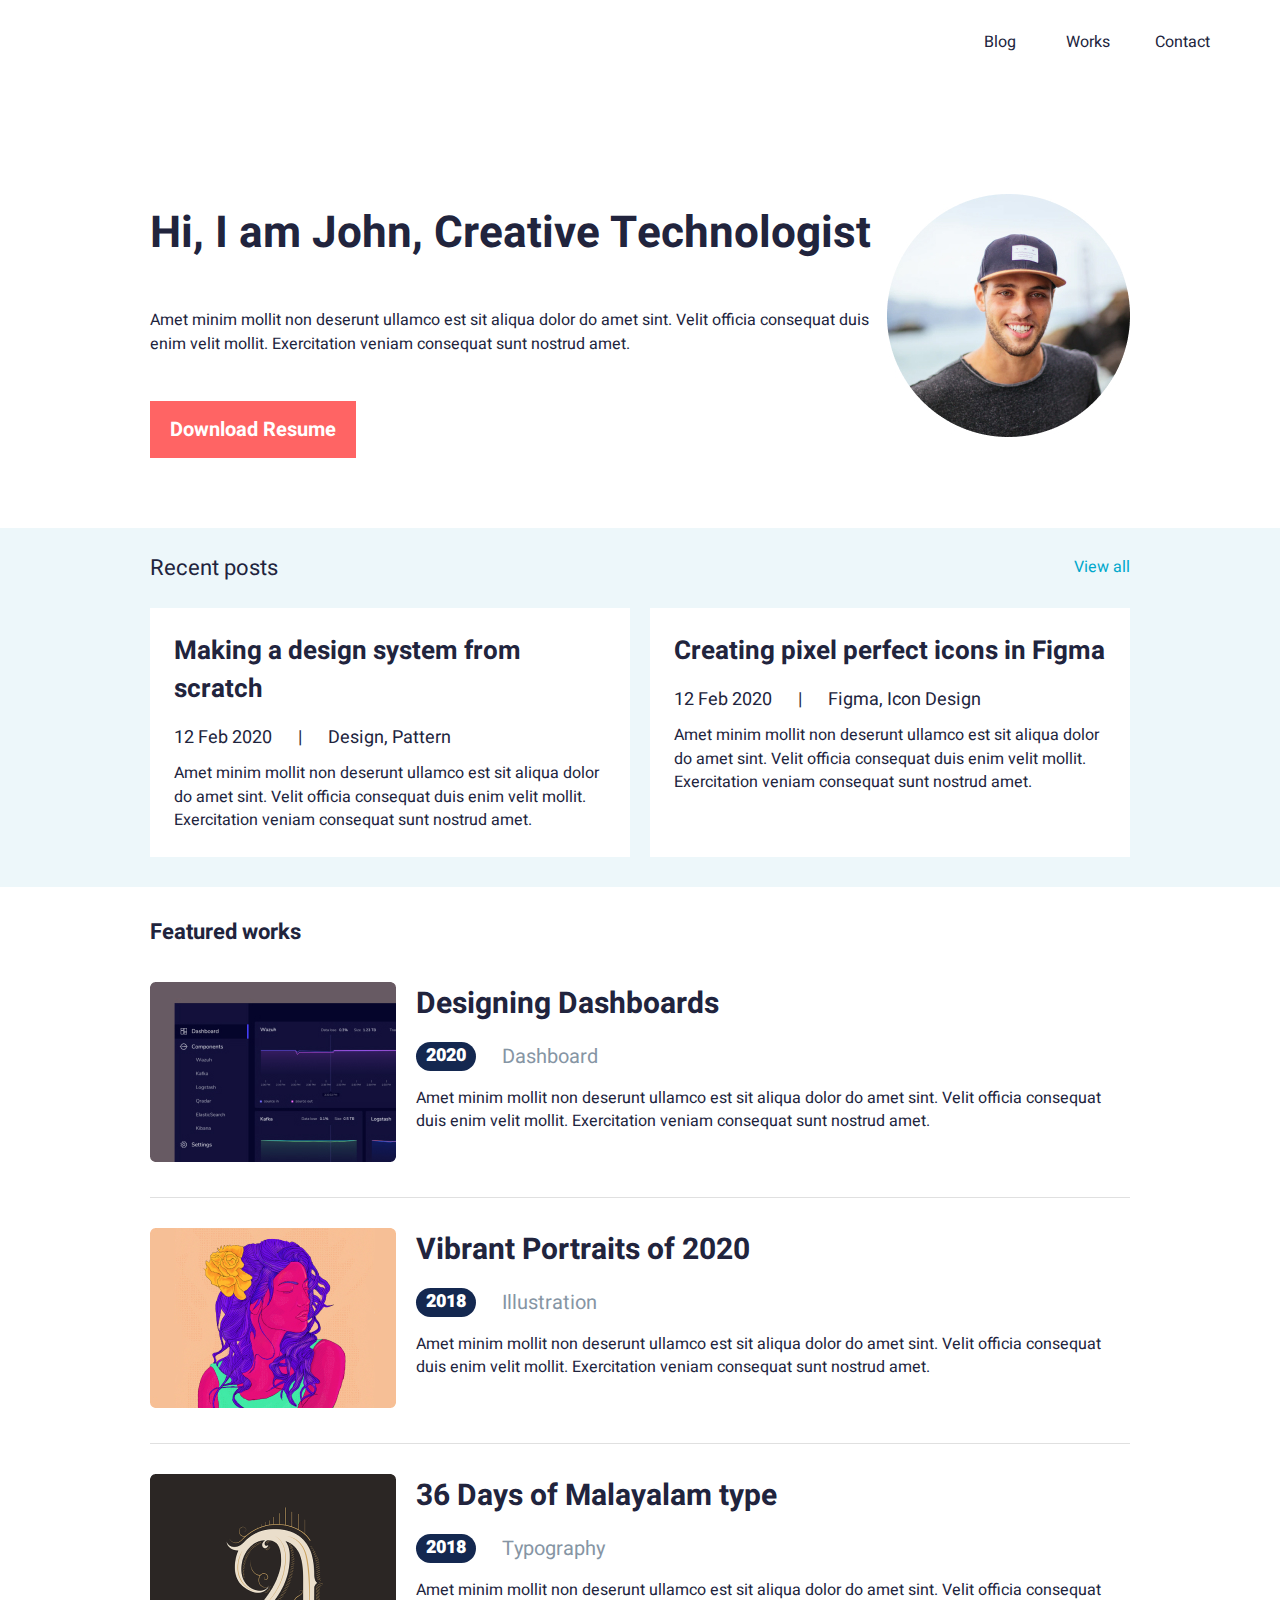
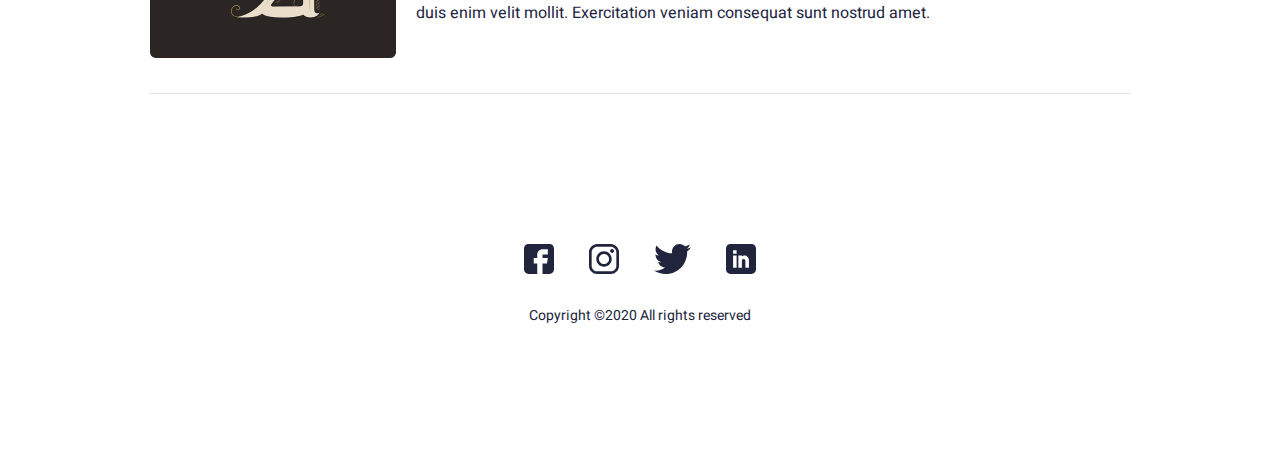
==== index.html @ e1af2957 "add new" ====
<!DOCTYPE html>
<html lang="ru">

<head>
    <meta charset="UTF-8">
    <meta http-equiv="X-UA-Compatible" content="IE=edge">
    <meta name="viewport" content="width=device-width, initial-scale=1.0">
    <link rel="stylesheet" href="./css/style.css">
    <link rel="preconnect" href="https://fonts.googleapis.com">
    <link rel="preconnect" href="https://fonts.gstatic.com" crossorigin>
    <link href="https://fonts.googleapis.com/css2?family=Heebo:wght@400;500;700&display=swap" rel="stylesheet">
    <title>Home</title>
</head>

<body>
    <header>
        <div class="header__container">
            <nav class="menu">
                <ul class="menu__list">
                    <li class="menu__item"><a class="menu__link" href="blog.html">Blog</li></a>
                    <li class="menu__item"><a class="menu__link" href="work.html">Works</li></a>
                    <li class="menu__item"><a class="menu__link" href="index.html">Contact</li></a>
                </ul>
            </nav>
        </div>
    </header>

    <section class="about about-size--m">
        <div class="container">
            <div class="about__content">
                <div class="about__info">
                    <div class="title about__title">
                        Hi, I am John,
                        Creative Technologist
                    </div>
                    <div class="text about__text">
                        Amet minim mollit non deserunt ullamco est sit aliqua dolor do amet sint. Velit officia
                        consequat duis enim velit mollit. Exercitation veniam consequat sunt nostrud amet.
                    </div>
                    <button class="about__input">Download Resume</button>
                </div>
                <div class="about-me__img">
                    <img class="about__img" src="./img/aboutimg.jpg" alt="">
                </div>
            </div>
        </div>
    </section>

    <section class="recent-post recent-post--background">
        <div class="container">
            <div class="recent-post__header">
                <div class="title recent-post__title">Recent posts</div>
                <a href="#" class="recent-post__link">View all</a>
            </div>
            <div class="recent-post__content">
                <div class="recent-post__block">
                    <div class="title recent-post__block-title">Making a design system from scratch</div>
                    <ul class="recent-post__list">
                        <li class="recent-post__item">12 Feb 2020</li>
                        <li class="recent-post__item">|</li>
                        <li class="recent-post__item">Design, Pattern</li>
                    </ul>
                    <div class="text">
                        Amet minim mollit non deserunt ullamco est sit aliqua dolor do amet sint. Velit officia
                        consequat duis enim velit mollit. Exercitation veniam consequat sunt nostrud amet.
                    </div>
                </div>


                <div class="recent-post__block">
                    <div class="title recent-post__block-title">Creating pixel perfect icons in Figma</div>
                    <ul class="recent-post__list">
                        <li class="recent-post__item">12 Feb 2020</li>
                        <li class="recent-post__item">|</li>
                        <li class="recent-post__item">Figma, Icon Design</li>
                    </ul>
                    <div class="text">
                        Amet minim mollit non deserunt ullamco est sit aliqua dolor do amet sint. Velit officia
                        consequat duis enim velit mollit. Exercitation veniam consequat sunt nostrud amet.
                    </div>
                </div>
            </div>
        </div>
    </section>

    <section class="featured-works">
        <div class="container">
            <div class="title featured-works__title">Featured works</div>
            <div class="post">
                <div class="post__item post__line">
                    <img class="post__img" src="./img/Rectangle 30.jpg" alt="">
                    <div class="post__info">
                        <div class="title post__title">Designing Dashboards</div>
                        <div class="post__meta">
                            <div class="post__data">2020</div>
                            <div class="post__category">Dashboard</div>
                        </div>
                        <div class="text">Amet minim mollit non deserunt ullamco est sit aliqua dolor do amet sint.
                            Velit officia consequat duis enim velit mollit. Exercitation veniam consequat sunt nostrud
                            amet.</div>
                    </div>


                </div>
                <div class="post__item post__line">
                    <img class="post__img" src="./img/Rectangle 32.jpg" alt="">
                    <div class="post__info">
                        <div class="title post__title">Vibrant Portraits of 2020</div>
                        <div class="post__meta">
                            <div class="post__data">2018</div>
                            <div class="post__category">Illustration</div>
                        </div>
                        <div class="text">Amet minim mollit non deserunt ullamco est sit aliqua dolor do amet sint.
                            Velit officia consequat duis enim velit mollit. Exercitation veniam consequat sunt nostrud
                            amet. </div>
                    </div>

                </div>


                <div class="post__item post__line">
                    <img class="post__img" src="./img/Rectangle 34.png" alt="">
                    <div class="post__info">
                        <div class="title post__title">36 Days of Malayalam type</div>
                        <div class="post__meta">
                            <div class="post__data">2018</div>
                            <div class="post__category">Typography</div>
                        </div>
                        <div class="text">Amet minim mollit non deserunt ullamco est sit aliqua dolor do amet sint.
                            Velit officia consequat duis enim velit mollit. Exercitation veniam consequat sunt nostrud
                            amet.
                        </div>
                    </div>

                </div>

            </div>
        </div>

    </section>
    <footer class="footer">
        <div class="container">
            <div class="footer__content">
                <ul class="social__list">
                    <li class="social__item"><a href="" class="social__link"><img src="./img/fb.svg" alt=""
                                class="social__img"></a></li>
                    <li class="social__item"><a href="" class="social__link"><img src="./img/insta.svg" alt=""
                                class="social__img"></a></li>
                    <li class="social__item"><a href="" class="social__link"><img src="./img/Group.svg" alt=""
                                class="social__img"></a></li>
                    <li class="social__item"><a href="" class="social__link"><img src="./img/Linkedin.svg" alt=""
                                class="social__img"></a></li>
                </ul>
                <div class="footer__copirate">Copyright ©2020 All rights reserved </div>
            </div>

        </div>
    </footer>








</body>

</html>
---- css/style.css ----
*,
*::after,
*::before {
    box-sizing: border-box;
    margin: 0;
    padding: 0;
}
body {
    font-family: "Heebo", sans-serif;
    color: #e5e5e5;
}
input {
    all: unset;
}
a {
    text-decoration: none;
    color: #21243d;
}
.container {
    max-width: 1452px;
    padding: 0px 150px;
    margin: 0 auto;
}
button {
    border: none;
    margin: 0;
    padding: 0;
    width: auto;
    overflow: visible;

    background: transparent;

    color: inherit;
    font: inherit;
    line-height: normal;

    -webkit-font-smoothing: inherit;
    -moz-osx-font-smoothing: inherit;
    -webkit-appearance: none;
}

.header__container {
    padding-top: 30px;
    padding-right: 90px;
    display: flex;
    justify-content: flex-end;
}
.menu__list {
    display: flex;
    list-style: none;
}
.menu__item + .menu__item {
    margin-left: 20px;
    margin-right: -20px;
}
.menu__item:nth-child(2) {
    margin-left: 50px;
}
.menu__item:last-child {
    margin-left: 65px;
}
.about-size--m {
    margin-top: 140px;
    margin-bottom: 70px;
}
.about__content {
    display: flex;
    justify-content: space-between;
}
.title {
    font-weight: 700;
    font-size: 44px;
    line-height: 60px;
    color: #21243d;
}
.about__title {
    margin-top: 10px;
}
.text {
    font-weight: 400;
    font-size: 16px;
    line-height: 23.5px;
    color: #21243d;
}
.about__text {
    margin: 45px 0;
}
.about__input {
    font-weight: 700;
    font-size: 20px;
    line-height: 29px;
    padding: 14px 20px;
    background: #ff6464;
    color: #fff;
}

.recent-post--background {
    background-color: #edf7fa;
}

.recent-post__header {
    padding: 10px 0;
    display: flex;
    justify-content: space-between;
    align-items: center;
}
.recent-post__content {
    display: flex;
    justify-content: space-between;
    padding-bottom: 30px;
}
.recent-post__title {
    font-weight: 400;
    font-size: 22px;
    align-self: flex-start;
}
.recent-post__link {
    display: block;
    font-size: 16px;
    line-height: 23.5px;
    color: #00a8cc;
}
.recent-post__block {
    background-color: #fff;
    padding: 24px;
    width: 60%;
}
.recent-post__block + .recent-post__block {
    margin-left: 20px;
}
.recent-post__block-title {
    font-size: 26px;
    line-height: 38px;
}
.recent-post__list {
    margin-top: 17px;
    margin-bottom: 11px;
    display: flex;
    list-style: none;
    font-size: 18px;
    line-height: 26px;
    color: #21243d;
}
.recent-post__item + .recent-post__item {
    margin-left: 26px;
}
.featured-works__title {
    font-size: 22px;
    padding-top: 15px;
    padding-bottom: 20px;
}
.post__item {
    display: flex;
}
.post__item + .post__item {
    margin-top: 30px;
}
.post__info {
    margin-left: 20px;
}
.post__title {
    font-size: 30px;
    line-height: 44px;
}
.post__meta {
    display: flex;
    margin: 16px 0;
}
.post__data {
    font-weight: 900;
    font-size: 18px;

    border-radius: 16px;
    color: #fff;
    background: #142850;
    padding: 0 10px;
    vertical-align: center;
}
.post__category {
    margin-left: 26px;
    font-size: 20px;

    color: #8695a4;
}

.post__line {
    border-bottom: 1px solid #e0e0e0;
    padding-bottom: 35px;
}
.footer__content {
    display: flex;
    flex-direction: column;
    align-items: center;
    padding: 150px 0;
}
.social__list {
    display: flex;
    list-style: none;
}
.social__item + .social__item {
    margin-left: 35px;
}
.footer__copirate {
    margin-top: 25px;
    font-size: 14px;
    line-height: 20px;
    color: #21243d;
}
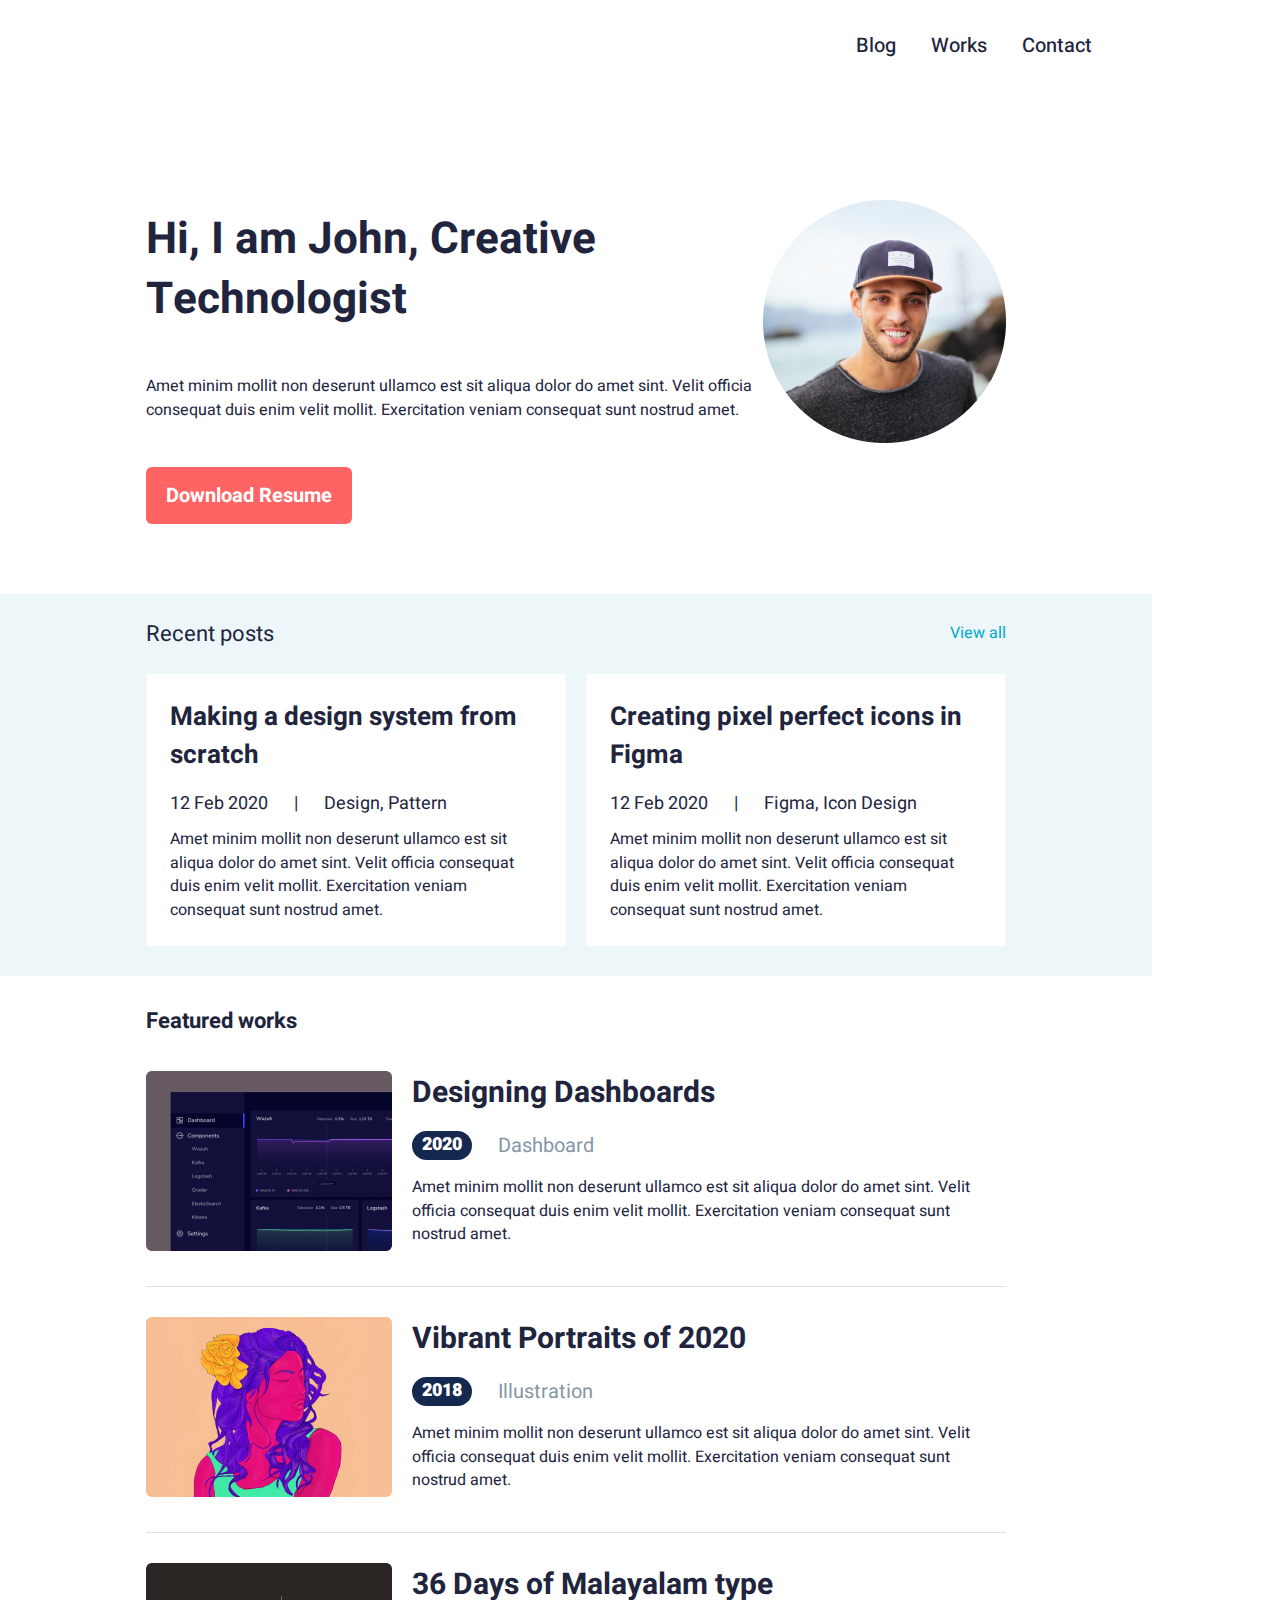
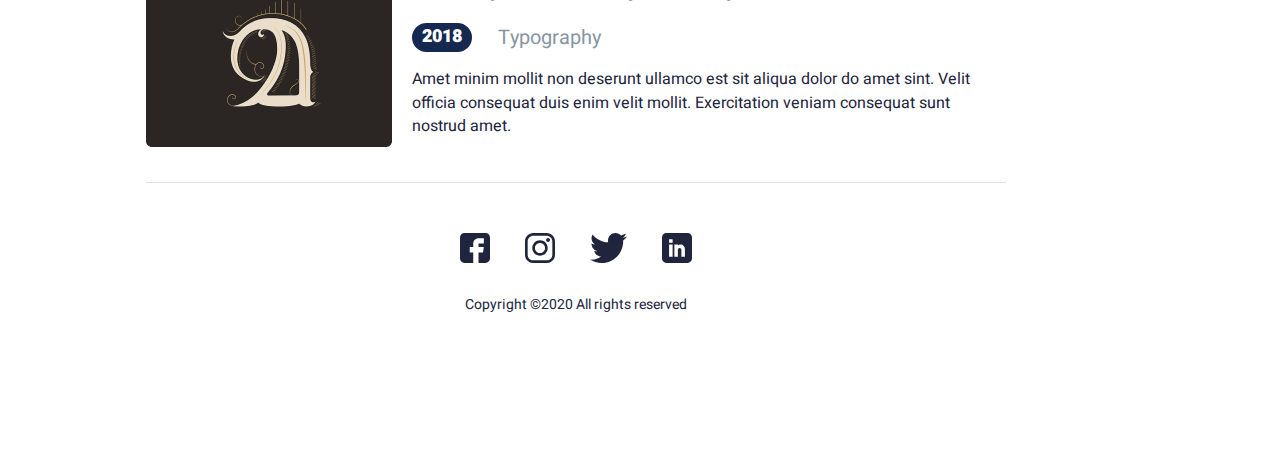
==== commit 40fb9cef: "new create" ====
--- a/index.html
+++ b/index.html
@@ -4,164 +4,155 @@
 <head>
     <meta charset="UTF-8">
     <meta http-equiv="X-UA-Compatible" content="IE=edge">
-    <meta name="viewport" content="width=device-width, initial-scale=1.0">
-    <link rel="stylesheet" href="./css/style.css">
+    <meta name="viewport" content="width=device-width">
     <link rel="preconnect" href="https://fonts.googleapis.com">
     <link rel="preconnect" href="https://fonts.gstatic.com" crossorigin>
-    <link href="https://fonts.googleapis.com/css2?family=Heebo:wght@400;500;700&display=swap" rel="stylesheet">
-    <title>Home</title>
+    <link href="https://fonts.googleapis.com/css2?family=Heebo:wght@400;700&display=swap" rel="stylesheet">
+    <link rel="stylesheet" href="./css/style.css">
+    <title>Blog</title>
 </head>
 
 <body>
-    <header>
-        <div class="header__container">
-            <nav class="menu">
-                <ul class="menu__list">
-                    <li class="menu__item"><a class="menu__link" href="blog.html">Blog</li></a>
-                    <li class="menu__item"><a class="menu__link" href="work.html">Works</li></a>
-                    <li class="menu__item"><a class="menu__link" href="index.html">Contact</li></a>
+    <section class="main-wrapper">
+        <header>
+            <nav class="navbar">
+                <ul class="navbar-list">
+                    <li class="navbar-list-item"><a href="blog.html" class="blog-link-red">Blog</a></li>
+                    <li class="navbar-list-item"><a href="works.html" class="blog-link">Works</a></li>
+                    <li class="navbar-list-item"><a href="index.html" class="blog-link">Contact</a></li>
                 </ul>
             </nav>
-        </div>
-    </header>
+        </header>
 
-    <section class="about about-size--m">
-        <div class="container">
-            <div class="about__content">
-                <div class="about__info">
-                    <div class="title about__title">
-                        Hi, I am John,
-                        Creative Technologist
+        <section class="about about-size__m">
+            <div class="container">
+                <div class="about__content">
+                    <div class="about__info">
+                        <div class="title about__title">
+                            Hi, I am John,
+                            Creative Technologist
+                        </div>
+                        <div class="text about__text">
+                            Amet minim mollit non deserunt ullamco est sit aliqua dolor do amet sint. Velit officia
+                            consequat duis enim velit mollit. Exercitation veniam consequat sunt nostrud amet.
+                        </div>
+                        <button class="about__input">Download Resume</button>
                     </div>
-                    <div class="text about__text">
-                        Amet minim mollit non deserunt ullamco est sit aliqua dolor do amet sint. Velit officia
-                        consequat duis enim velit mollit. Exercitation veniam consequat sunt nostrud amet.
-                    </div>
-                    <button class="about__input">Download Resume</button>
-                </div>
-                <div class="about-me__img">
-                    <img class="about__img" src="./img/aboutimg.jpg" alt="">
-                </div>
-            </div>
-        </div>
-    </section>
-
-    <section class="recent-post recent-post--background">
-        <div class="container">
-            <div class="recent-post__header">
-                <div class="title recent-post__title">Recent posts</div>
-                <a href="#" class="recent-post__link">View all</a>
-            </div>
-            <div class="recent-post__content">
-                <div class="recent-post__block">
-                    <div class="title recent-post__block-title">Making a design system from scratch</div>
-                    <ul class="recent-post__list">
-                        <li class="recent-post__item">12 Feb 2020</li>
-                        <li class="recent-post__item">|</li>
-                        <li class="recent-post__item">Design, Pattern</li>
-                    </ul>
-                    <div class="text">
-                        Amet minim mollit non deserunt ullamco est sit aliqua dolor do amet sint. Velit officia
-                        consequat duis enim velit mollit. Exercitation veniam consequat sunt nostrud amet.
-                    </div>
-                </div>
-
-
-                <div class="recent-post__block">
-                    <div class="title recent-post__block-title">Creating pixel perfect icons in Figma</div>
-                    <ul class="recent-post__list">
-                        <li class="recent-post__item">12 Feb 2020</li>
-                        <li class="recent-post__item">|</li>
-                        <li class="recent-post__item">Figma, Icon Design</li>
-                    </ul>
-                    <div class="text">
-                        Amet minim mollit non deserunt ullamco est sit aliqua dolor do amet sint. Velit officia
-                        consequat duis enim velit mollit. Exercitation veniam consequat sunt nostrud amet.
+                    <div class="about-me__img">
+                        <img class="about__img" src="./img/aboutimg.jpg" alt="">
                     </div>
                 </div>
             </div>
-        </div>
-    </section>
-
-    <section class="featured-works">
-        <div class="container">
-            <div class="title featured-works__title">Featured works</div>
-            <div class="post">
-                <div class="post__item post__line">
-                    <img class="post__img" src="./img/Rectangle 30.jpg" alt="">
-                    <div class="post__info">
-                        <div class="title post__title">Designing Dashboards</div>
-                        <div class="post__meta">
-                            <div class="post__data">2020</div>
-                            <div class="post__category">Dashboard</div>
+        </section>
+        <section class="recent-post recent-post__background">
+            <div class="container">
+                <div class="recent-post__header">
+                    <div class="title recent-post__title">Recent posts</div>
+                    <a href="#" class="recent-post__link">View all</a>
+                </div>
+                <div class="recent-post__content">
+                    <div class="recent-post__block">
+                        <div class="title recent-post__block-title">Making a design system from scratch</div>
+                        <ul class="recent-post__list">
+                            <li class="recent-post__item">12 Feb 2020</li>
+                            <li class="recent-post__item">|</li>
+                            <li class="recent-post__item">Design, Pattern</li>
+                        </ul>
+                        <div class="text">
+                            Amet minim mollit non deserunt ullamco est sit aliqua dolor do amet sint. Velit officia
+                            consequat duis enim velit mollit. Exercitation veniam consequat sunt nostrud amet.
                         </div>
-                        <div class="text">Amet minim mollit non deserunt ullamco est sit aliqua dolor do amet sint.
-                            Velit officia consequat duis enim velit mollit. Exercitation veniam consequat sunt nostrud
-                            amet.</div>
                     </div>
 
 
+                    <div class="recent-post__block">
+                        <div class="title recent-post__block-title">Creating pixel perfect icons in Figma</div>
+                        <ul class="recent-post__list">
+                            <li class="recent-post__item">12 Feb 2020</li>
+                            <li class="recent-post__item">|</li>
+                            <li class="recent-post__item">Figma, Icon Design</li>
+                        </ul>
+                        <div class="text">
+                            Amet minim mollit non deserunt ullamco est sit aliqua dolor do amet sint. Velit officia
+                            consequat duis enim velit mollit. Exercitation veniam consequat sunt nostrud amet.
+                        </div>
+                    </div>
                 </div>
-                <div class="post__item post__line">
-                    <img class="post__img" src="./img/Rectangle 32.jpg" alt="">
-                    <div class="post__info">
-                        <div class="title post__title">Vibrant Portraits of 2020</div>
-                        <div class="post__meta">
-                            <div class="post__data">2018</div>
-                            <div class="post__category">Illustration</div>
+            </div>
+        </section>
+
+        <section class="featured-works">
+            <div class="container">
+                <div class="title featured-works__title">Featured works</div>
+                <div class="post">
+                    <div class="post__item post__line">
+                        <img class="post__img" src="./img/Rectangle 30.jpg" alt="">
+                        <div class="post__info">
+                            <div class="title post__title">Designing Dashboards</div>
+                            <div class="post__meta">
+                                <div class="post__data">2020</div>
+                                <div class="post__category">Dashboard</div>
+                            </div>
+                            <div class="text">Amet minim mollit non deserunt ullamco est sit aliqua dolor do amet sint.
+                                Velit officia consequat duis enim velit mollit. Exercitation veniam consequat sunt
+                                nostrud
+                                amet.</div>
                         </div>
-                        <div class="text">Amet minim mollit non deserunt ullamco est sit aliqua dolor do amet sint.
-                            Velit officia consequat duis enim velit mollit. Exercitation veniam consequat sunt nostrud
-                            amet. </div>
+                    </div>
+                    <div class="post__item post__line">
+                        <img class="post__img" src="./img/Rectangle 32.jpg" alt="">
+                        <div class="post__info">
+                            <div class="title post__title">Vibrant Portraits of 2020</div>
+                            <div class="post__meta">
+                                <div class="post__data">2018</div>
+                                <div class="post__category">Illustration</div>
+                            </div>
+                            <div class="text">Amet minim mollit non deserunt ullamco est sit aliqua dolor do amet sint.
+                                Velit officia consequat duis enim velit mollit. Exercitation veniam consequat sunt
+                                nostrud
+                                amet. </div>
+                        </div>
+
+                    </div>
+                    <div class="post__item post__line">
+                        <img class="post__img" src="./img/Rectangle 34.png" alt="">
+                        <div class="post__info">
+                            <div class="title post__title">36 Days of Malayalam type</div>
+                            <div class="post__meta">
+                                <div class="post__data">2018</div>
+                                <div class="post__category">Typography</div>
+                            </div>
+                            <div class="text">Amet minim mollit non deserunt ullamco est sit aliqua dolor do amet sint.
+                                Velit officia consequat duis enim velit mollit. Exercitation veniam consequat sunt
+                                nostrud
+                                amet.
+                            </div>
+                        </div>
+
                     </div>
 
                 </div>
-
-
-                <div class="post__item post__line">
-                    <img class="post__img" src="./img/Rectangle 34.png" alt="">
-                    <div class="post__info">
-                        <div class="title post__title">36 Days of Malayalam type</div>
-                        <div class="post__meta">
-                            <div class="post__data">2018</div>
-                            <div class="post__category">Typography</div>
-                        </div>
-                        <div class="text">Amet minim mollit non deserunt ullamco est sit aliqua dolor do amet sint.
-                            Velit officia consequat duis enim velit mollit. Exercitation veniam consequat sunt nostrud
-                            amet.
-                        </div>
-                    </div>
-
-                </div>
-
-            </div>
-        </div>
-
-    </section>
-    <footer class="footer">
-        <div class="container">
-            <div class="footer__content">
-                <ul class="social__list">
-                    <li class="social__item"><a href="" class="social__link"><img src="./img/fb.svg" alt=""
-                                class="social__img"></a></li>
-                    <li class="social__item"><a href="" class="social__link"><img src="./img/insta.svg" alt=""
-                                class="social__img"></a></li>
-                    <li class="social__item"><a href="" class="social__link"><img src="./img/Group.svg" alt=""
-                                class="social__img"></a></li>
-                    <li class="social__item"><a href="" class="social__link"><img src="./img/Linkedin.svg" alt=""
-                                class="social__img"></a></li>
-                </ul>
-                <div class="footer__copirate">Copyright ©2020 All rights reserved </div>
             </div>
 
-        </div>
-    </footer>
-
-
-
-
-
-
+        </section>
+        <footer>
+            <div class="wrapper">
+                <div class="footer__content">
+                    <ul class="social__list">
+                        <li class="social__item"><a href="" class="social__link"><img src="./img/fb.svg" alt=""
+                                    class="social__img"></a></li>
+                        <li class="social__item"><a href="" class="social__link"><img src="./img/insta.svg" alt=""
+                                    class="social__img"></a></li>
+                        <li class="social__item"><a href="" class="social__link"><img src="./img/Group.svg" alt=""
+                                    class="social__img"></a></li>
+                        <li class="social__item"><a href="" class="social__link"><img src="./img/Linkedin.svg" alt=""
+                                    class="social__img"></a></li>
+                    </ul>
+                    <div class="footer__copirate">Copyright ©2020 All rights reserved </div>
+                </div>
+            </div>
+        </footer>
+    </section>
 
 
 </body>
--- a/css/style.css
+++ b/css/style.css
@@ -16,10 +16,11 @@
     text-decoration: none;
     color: #21243d;
 }
+.main-wrapper {
+    width: 1152px;
+}
 .container {
-    max-width: 1452px;
-    padding: 0px 150px;
-    margin: 0 auto;
+    margin: 0 146px;
 }
 button {
     border: none;
@@ -39,11 +40,30 @@
     -webkit-appearance: none;
 }
 
-.header__container {
-    padding-top: 30px;
-    padding-right: 90px;
+header {
+    width: 100%;
+    height: 60px;
     display: flex;
     justify-content: flex-end;
+}
+.navbar {
+    padding-right: 60px;
+    display: flex;
+    align-items: flex-end;
+}
+.navbar-list {
+    display: flex;
+    width: 236px;
+    height: 30px;
+    justify-content: space-between;
+    align-items: flex-end;
+}
+.navbar-list-item {
+    list-style: none;
+    display: inline;
+    font-family: Heebo;
+    font-weight: 500;
+    font-size: 20px;
 }
 .menu__list {
     display: flex;
@@ -59,7 +79,7 @@
 .menu__item:last-child {
     margin-left: 65px;
 }
-.about-size--m {
+.about-size__m {
     margin-top: 140px;
     margin-bottom: 70px;
 }
@@ -86,6 +106,7 @@
     margin: 45px 0;
 }
 .about__input {
+    border-radius: 6px;
     font-weight: 700;
     font-size: 20px;
     line-height: 29px;
@@ -94,7 +115,7 @@
     color: #fff;
 }
 
-.recent-post--background {
+.recent-post__background {
     background-color: #edf7fa;
 }
 
@@ -169,7 +190,6 @@
 .post__data {
     font-weight: 900;
     font-size: 18px;
-
     border-radius: 16px;
     color: #fff;
     background: #142850;
@@ -200,9 +220,108 @@
 .social__item + .social__item {
     margin-left: 35px;
 }
+footer {
+    width: 1152px;
+    height: 182px;
+    display: flex;
+    align-items: center;
+    justify-content: center;
+}
+.footer__content {
+    display: flex;
+    flex-direction: column;
+    align-items: center;
+}
+.social__list {
+    display: flex;
+    list-style: none;
+}
+.social__item + .social__item {
+    margin-left: 35px;
+}
 .footer__copirate {
     margin-top: 25px;
     font-size: 14px;
     line-height: 20px;
     color: #21243d;
 }
+
+@media (max-width: 376px), (max-width: 396px) {
+    .about__img {
+        order: 1;
+    }
+    .about__info {
+        order: 2;
+    }
+    .about__content {
+        flex-direction: column;
+        align-items: center;
+    }
+    .main-wrapper {
+        width: 100%;
+    }
+    .container {
+        margin: 0 18px;
+    }
+    .about__info {
+        text-align: center;
+    }
+    .recent-post__content {
+        flex-direction: column;
+    }
+    .recent-post__block {
+        padding: 19px;
+        width: 100%;
+        margin-left: 0px;
+    }
+    .recent-post__block + .recent-post__block {
+        margin-left: 0;
+        margin-top: 17px;
+    }
+    .post__item {
+        flex-direction: column;
+    }
+    .post__info {
+        margin: 0;
+    }
+    header {
+        height: 80px;
+        justify-content: center;
+    }
+    .navbar {
+        padding-right: 0;
+    }
+    .wrapper {
+        margin: 0 18px;
+    }
+    .allblog {
+        width: 375px;
+    }
+    footer {
+        width: 375px;
+    }
+    .footer__content {
+        padding: 0;
+    }
+    .text {
+        width: 339px;
+    }
+    .blog__line {
+        min-width: 339px;
+    }
+    .blog__item + .blog__item {
+        margin-left: 15px;
+    }
+
+    .recent-post__item + .recent-post__item {
+        margin-left: 20px;
+    }
+    .post__item:nth-child(2),
+    .post__item:nth-child(3) {
+        display: none;
+    }
+    .about__text {
+        width: 336px;
+        margin-left: 1.5px;
+    }
+}
